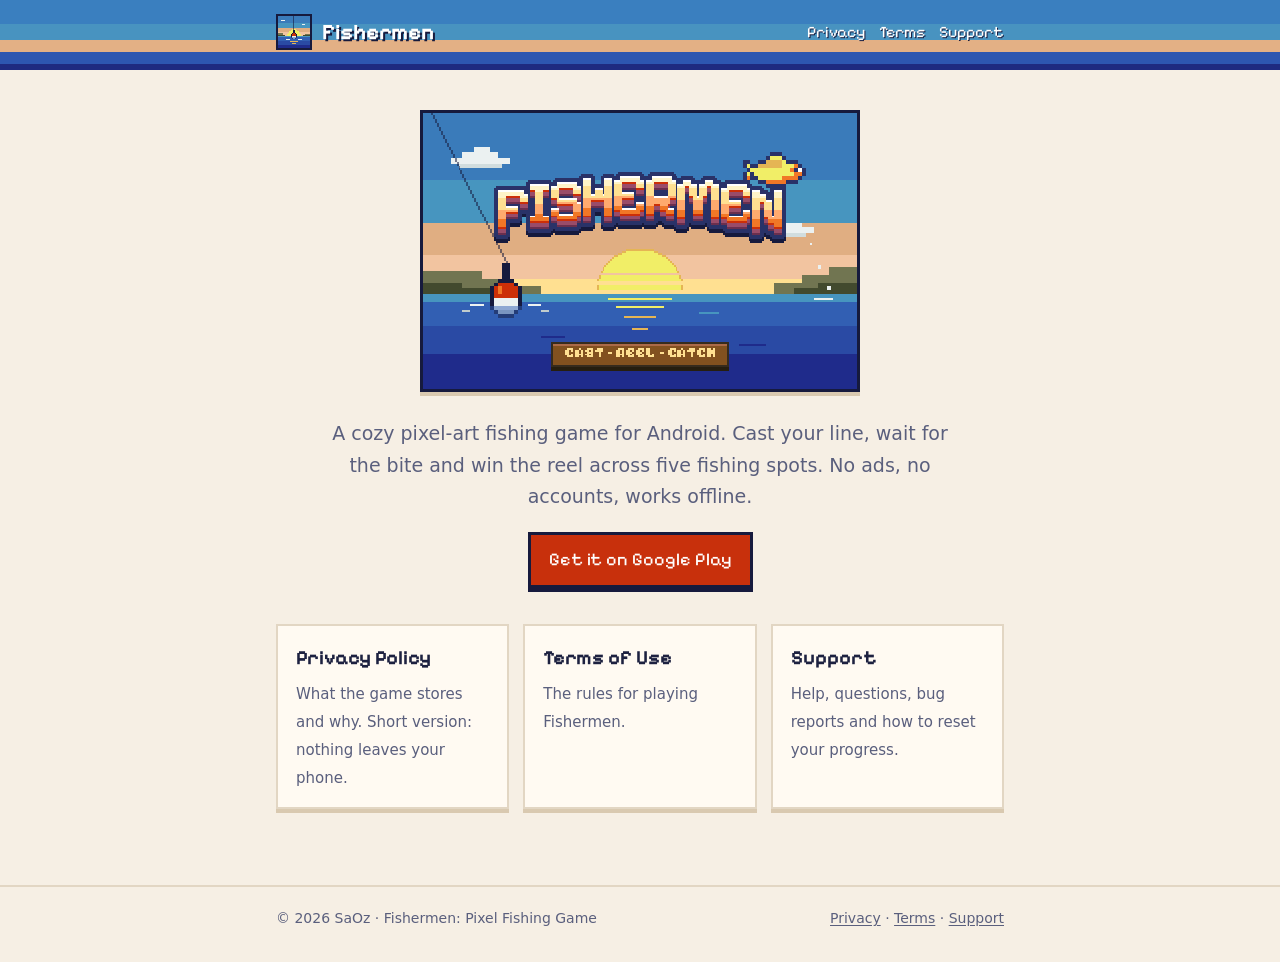
==== docs/index.html @ fa17639e "Privacy policy, terms of use and support pages for Fishermen Co-Authored-By: Claude Opus 5.5 <norepl" ====
<!doctype html>
<html lang="en">
<head>
<meta charset="utf-8">
<meta name="viewport" content="width=device-width, initial-scale=1">
<title>Fishermen: Pixel Fishing Game</title>
<meta name="description" content="A pixel-art fishing game for Android. Cast, wait for the bite, reel it in. Privacy policy, terms and support.">
<link rel="canonical" href="https://saidozaydin.github.io/fishermen-site/">
<link rel="icon" type="image/png" href="assets/img/icon_192.png">
<meta property="og:title" content="Fishermen: Pixel Fishing Game">
<meta property="og:description" content="A pixel-art fishing game for Android. Cast, wait for the bite, reel it in. Privacy policy, terms and support.">
<meta property="og:image" content="https://saidozaydin.github.io/fishermen-site/assets/img/icon_play_512.png">
<meta name="theme-color" content="#1e2a80">
<link rel="stylesheet" href="assets/site.css">
</head>
<body>
<header class="top">
  <div class="wrap">
    <a class="brand" href=""><img class="px" src="assets/img/icon_192.png" alt="" width="36" height="36">Fishermen</a>
    <nav class="links" aria-label="Main"><a href="privacy/">Privacy</a><a href="terms/">Terms</a><a href="support/">Support</a></nav>
  </div>
</header>
<main>
  <div class="wrap">
    <section class="hero">
      <img class="px" src="assets/img/logo_badge.png" alt="Fishermen: cast, reel, catch" width="440" height="280">
      <p>A cozy pixel-art fishing game for Android. Cast your line, wait for the bite and win the reel across five fishing spots. No ads, no accounts, works offline.</p>
      <a class="btn" href="https://play.google.com/store/apps/details?id=com.saoz.fishermen">Get it on Google Play</a>
    </section>

    <div class="tiles">
      <a class="tile" href="privacy/"><strong>Privacy Policy</strong><span>What the game stores and why. Short version: nothing leaves your phone.</span></a>
      <a class="tile" href="terms/"><strong>Terms of Use</strong><span>The rules for playing Fishermen.</span></a>
      <a class="tile" href="support/"><strong>Support</strong><span>Help, questions, bug reports and how to reset your progress.</span></a>
    </div>
  </div>
</main>
<footer>
  <div class="wrap">
    <span>&copy; 2026 SaOz &middot; Fishermen: Pixel Fishing Game</span>
    <span><a href="privacy/">Privacy</a> &middot; <a href="terms/">Terms</a> &middot; <a href="support/">Support</a></span>
  </div>
</footer>
</body>
</html>
---- docs/assets/site.css ----
@font-face {
  font-family: "Pixelify Sans";
  src: url("PixelifySans.ttf") format("truetype");
  font-weight: 400 700;
  font-display: swap;
}

:root {
  --sky: #3a7fbf;
  --sky-2: #4893c0;
  --sand: #e3b085;
  --sun: #f3ef6a;
  --bobber: #c8300c;
  --sea: #2d56b0;
  --deep: #1e2a80;
  --ink: #161a3d;

  --bg: #f6efe4;
  --card: #fffaf2;
  --text: #1d2140;
  --muted: #5a5f7d;
  --line: #e2d6c3;
  --link: #2148a8;
  --accent: var(--bobber);
  --shadow: 0 4px 0 #d9c9b0;
}

@media (prefers-color-scheme: dark) {
  :root {
    --bg: #11142e;
    --card: #1a1f45;
    --text: #eef0ff;
    --muted: #a9aed6;
    --line: #2c3268;
    --link: #8fb7ff;
    --accent: #ff7a50;
    --shadow: 0 4px 0 #0b0d22;
  }
}

* { box-sizing: border-box; }

html { -webkit-text-size-adjust: 100%; }

body {
  margin: 0;
  background: var(--bg);
  color: var(--text);
  font: 17px/1.65 system-ui, -apple-system, "Segoe UI", Roboto, "Helvetica Neue", Arial, sans-serif;
}

a { color: var(--link); text-underline-offset: 2px; }
a:hover { color: var(--accent); }

img.px { image-rendering: pixelated; image-rendering: crisp-edges; }

.wrap { max-width: 760px; margin: 0 auto; padding: 0 16px; }

/* Header: a little pixel sunset strip */
.top {
  background:
    linear-gradient(var(--sky) 0 38%, var(--sky-2) 38% 62%, var(--sand) 62% 82%, var(--sea) 82% 100%);
  border-bottom: 6px solid var(--deep);
}
.top .wrap {
  display: flex;
  align-items: center;
  justify-content: space-between;
  gap: 12px;
  min-height: 64px;
}
.brand {
  display: flex;
  align-items: center;
  gap: 10px;
  text-decoration: none;
  color: #fff;
  font-family: "Pixelify Sans", system-ui, sans-serif;
  font-size: 22px;
  font-weight: 700;
  text-shadow: 2px 2px 0 var(--ink);
}
.brand:hover { color: var(--sun); }
.brand img { width: 36px; height: 36px; border: 2px solid var(--ink); }

nav.links { display: flex; flex-wrap: wrap; gap: 4px 14px; justify-content: flex-end; }
nav.links a {
  color: #fff;
  text-decoration: none;
  font-family: "Pixelify Sans", system-ui, sans-serif;
  font-size: 16px;
  text-shadow: 1px 1px 0 var(--ink);
}
nav.links a:hover, nav.links a[aria-current="page"] { color: var(--sun); }

main { padding: 32px 0 48px; }

h1, h2, h3 {
  font-family: "Pixelify Sans", system-ui, sans-serif;
  line-height: 1.2;
  letter-spacing: 0.01em;
}
h1 { font-size: 34px; margin: 0 0 6px; }
h2 { font-size: 23px; margin: 36px 0 8px; padding-top: 4px; }
h3 { font-size: 19px; margin: 24px 0 6px; }

.meta { color: var(--muted); margin: 0 0 24px; font-size: 15px; }

.card {
  background: var(--card);
  border: 2px solid var(--line);
  box-shadow: var(--shadow);
  padding: 18px 20px;
  margin: 20px 0;
}
.card > :first-child { margin-top: 0; }
.card > :last-child { margin-bottom: 0; }

.summary { border-left: 6px solid var(--accent); }

ul, ol { padding-left: 22px; }
li { margin: 4px 0; }

table { width: 100%; border-collapse: collapse; font-size: 15px; margin: 12px 0; }
th, td { text-align: left; vertical-align: top; padding: 8px 10px; border-bottom: 1px solid var(--line); }
th { font-family: "Pixelify Sans", system-ui, sans-serif; font-weight: 600; }
.table-scroll { overflow-x: auto; }

code { font-size: 0.92em; background: var(--line); padding: 1px 5px; }

/* Home */
.hero { text-align: center; padding: 8px 0 8px; }
.hero img { width: 100%; max-width: 440px; height: auto; border: 3px solid var(--ink); box-shadow: var(--shadow); }
.hero p { font-size: 19px; color: var(--muted); margin: 18px auto 0; max-width: 34em; }
.tiles { display: grid; grid-template-columns: repeat(auto-fit, minmax(200px, 1fr)); gap: 14px; margin: 28px 0; }
.tile {
  display: block;
  background: var(--card);
  border: 2px solid var(--line);
  box-shadow: var(--shadow);
  padding: 16px 18px;
  text-decoration: none;
  color: var(--text);
}
.tile:hover { border-color: var(--accent); color: var(--text); }
.tile strong { display: block; font-family: "Pixelify Sans", system-ui, sans-serif; font-size: 20px; margin-bottom: 4px; }
.tile span { color: var(--muted); font-size: 15px; }

.btn {
  display: inline-block;
  margin-top: 20px;
  background: var(--bobber);
  color: #fff;
  font-family: "Pixelify Sans", system-ui, sans-serif;
  font-size: 18px;
  text-decoration: none;
  padding: 10px 18px;
  border: 3px solid var(--ink);
  box-shadow: 0 4px 0 var(--ink);
}
.btn:hover { color: var(--sun); }

footer {
  border-top: 2px solid var(--line);
  padding: 20px 0 32px;
  color: var(--muted);
  font-size: 14px;
}
footer .wrap { display: flex; flex-wrap: wrap; gap: 6px 18px; justify-content: space-between; }
footer a { color: var(--muted); }

@media (max-width: 520px) {
  body { font-size: 16px; }
  h1 { font-size: 28px; }
  .top .wrap { flex-direction: column; align-items: flex-start; padding-top: 10px; padding-bottom: 10px; }
  nav.links { justify-content: flex-start; }
}
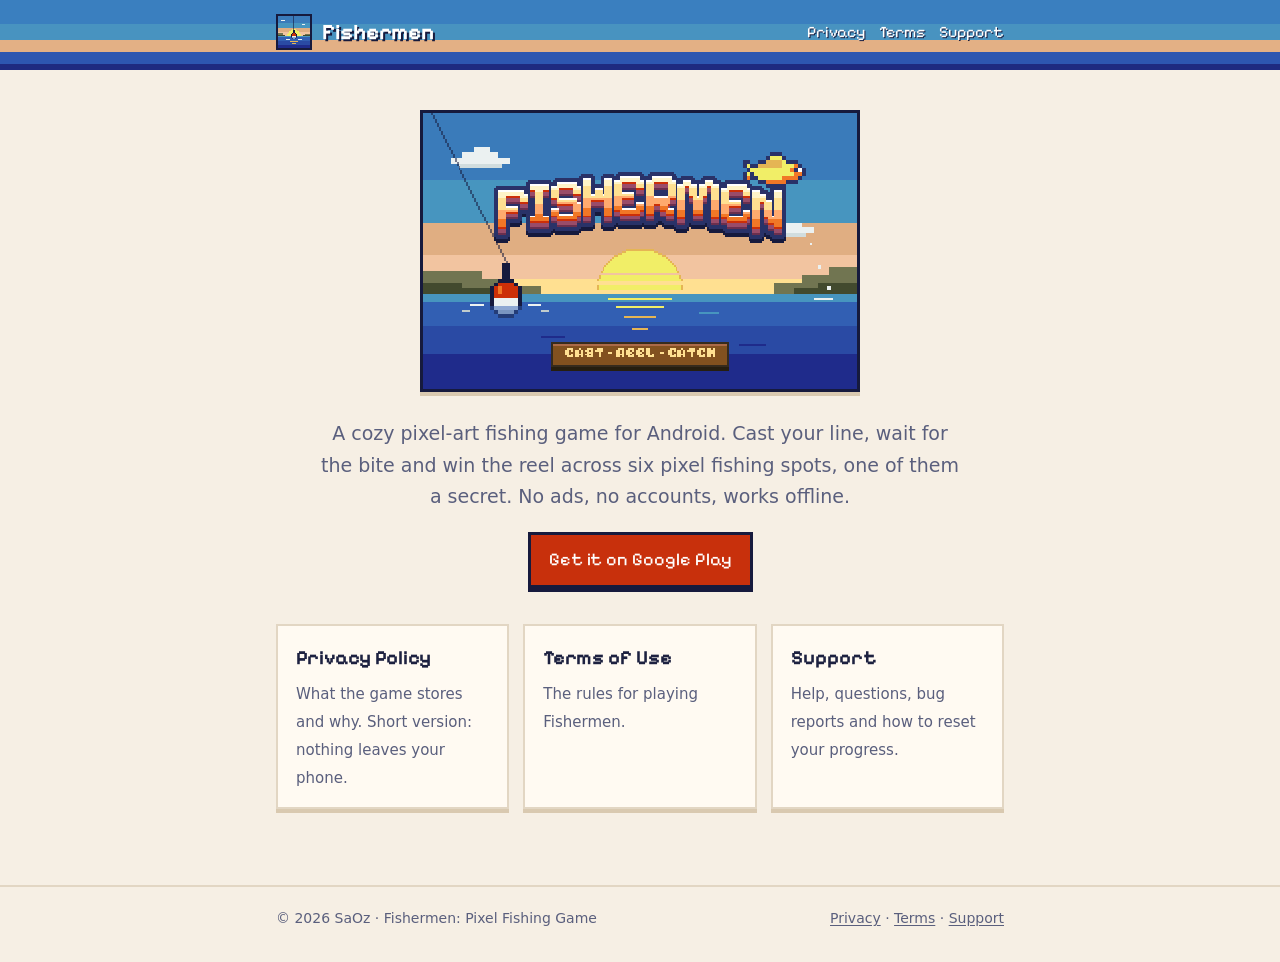
==== commit 32d69818: "Six spots on the home page; privacy: language file, children wording Co-Authored-By: Claude Opus 5.5" ====
--- a/docs/index.html
+++ b/docs/index.html
@@ -24,7 +24,7 @@
   <div class="wrap">
     <section class="hero">
       <img class="px" src="assets/img/logo_badge.png" alt="Fishermen: cast, reel, catch" width="440" height="280">
-      <p>A cozy pixel-art fishing game for Android. Cast your line, wait for the bite and win the reel across five fishing spots. No ads, no accounts, works offline.</p>
+      <p>A cozy pixel-art fishing game for Android. Cast your line, wait for the bite and win the reel across six pixel fishing spots, one of them a secret. No ads, no accounts, works offline.</p>
       <a class="btn" href="https://play.google.com/store/apps/details?id=com.saoz.fishermen">Get it on Google Play</a>
     </section>
 
